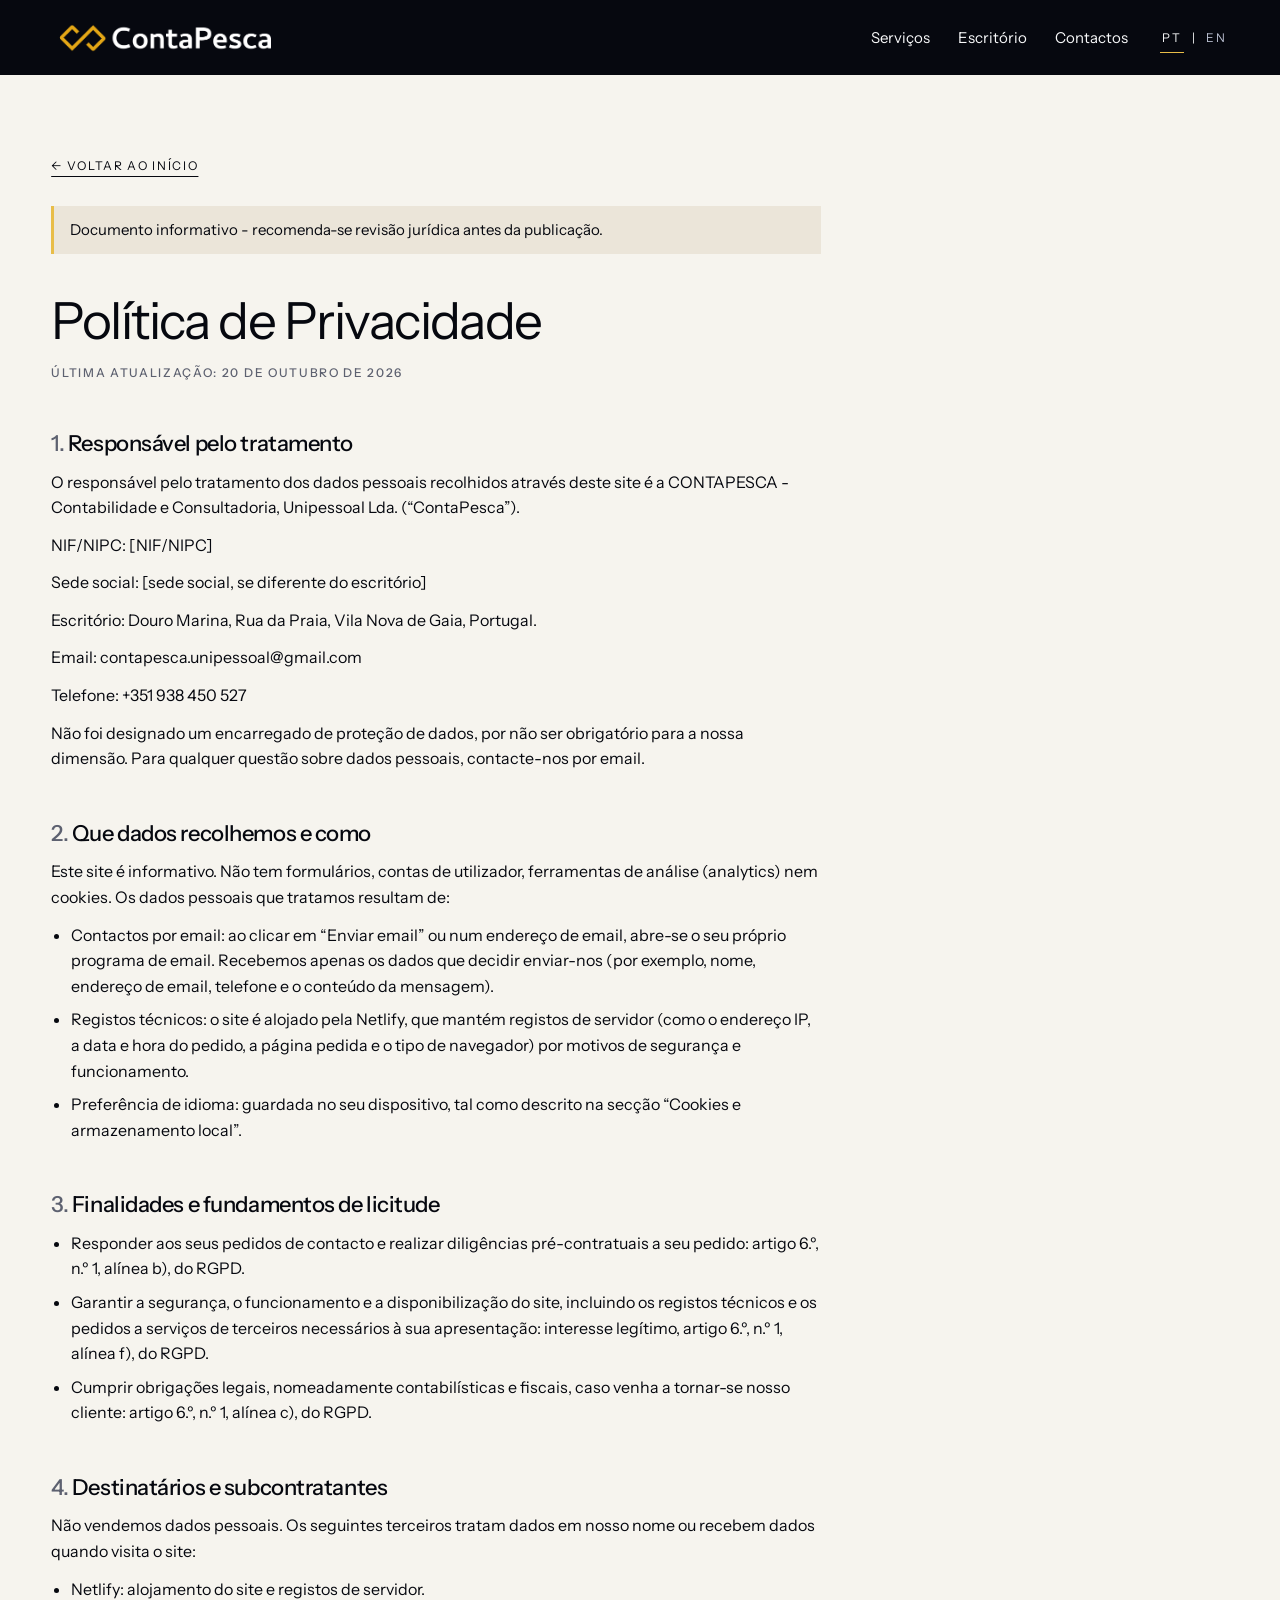
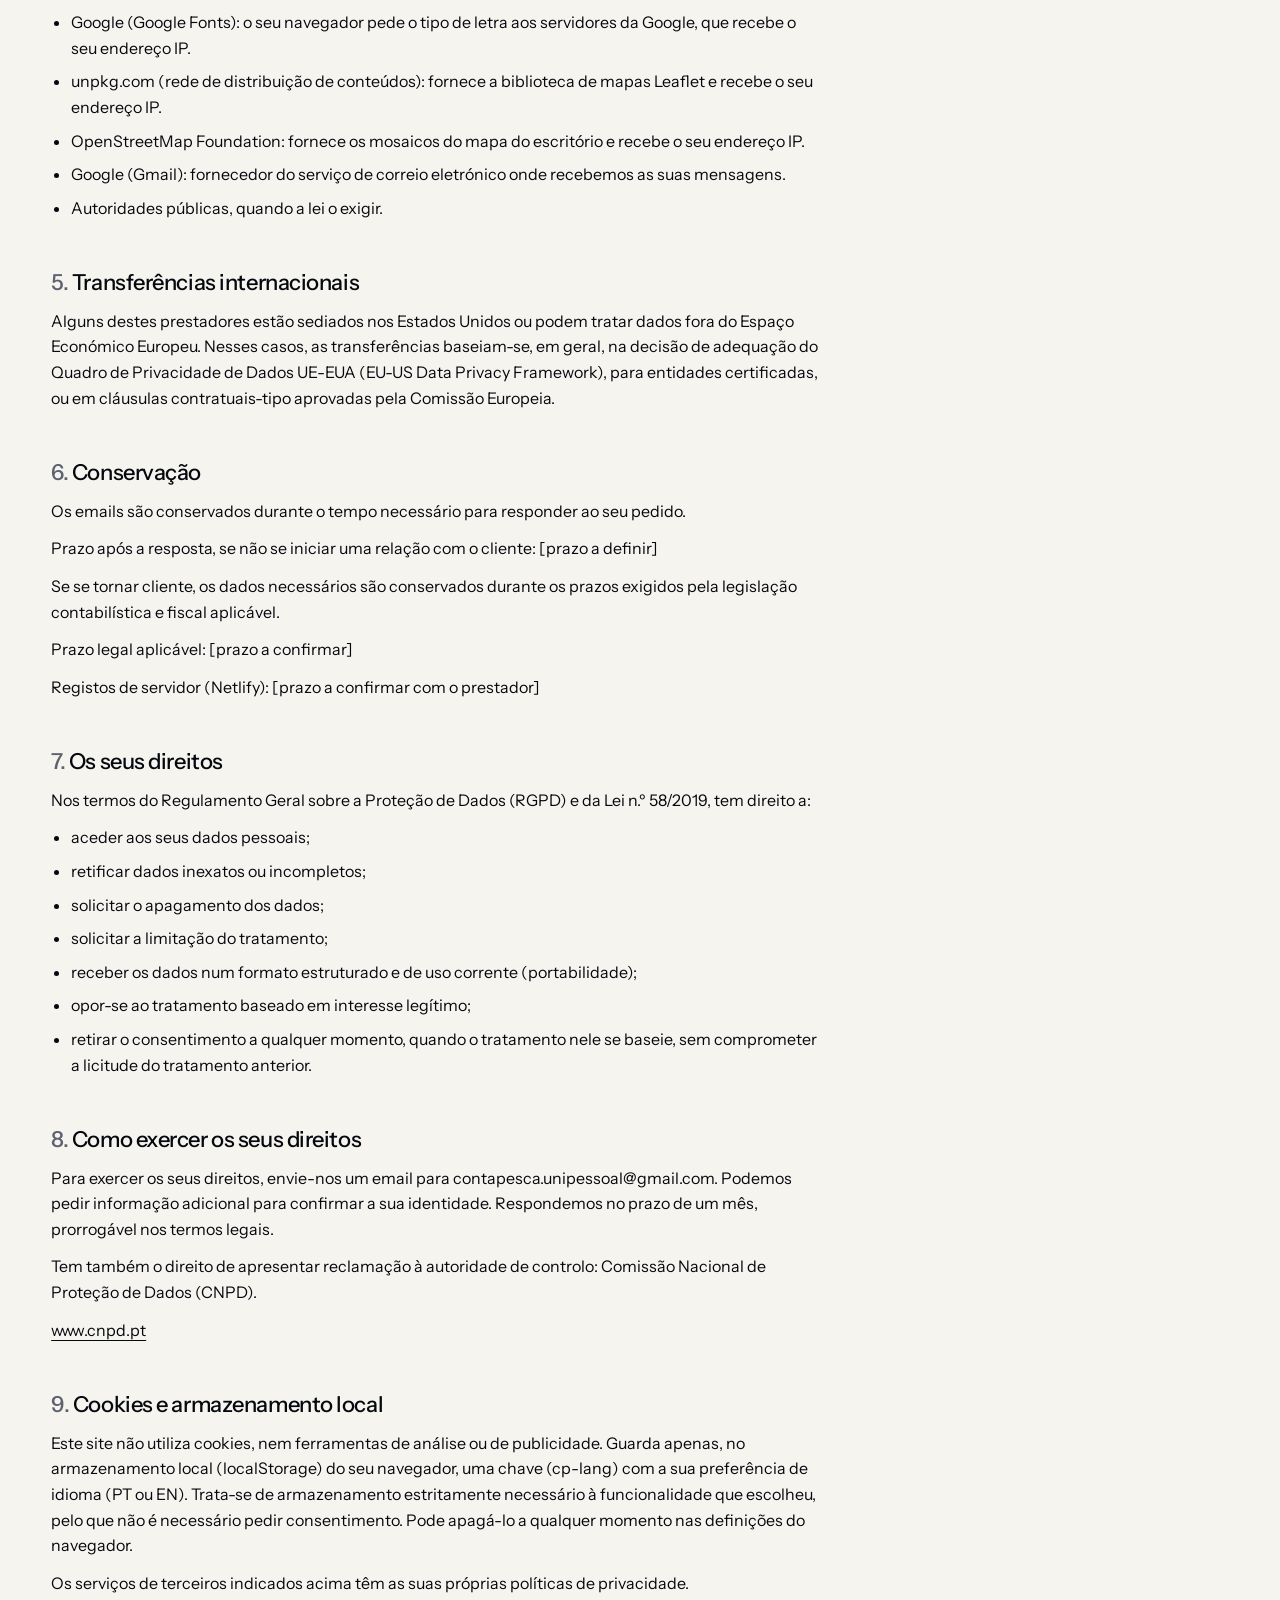
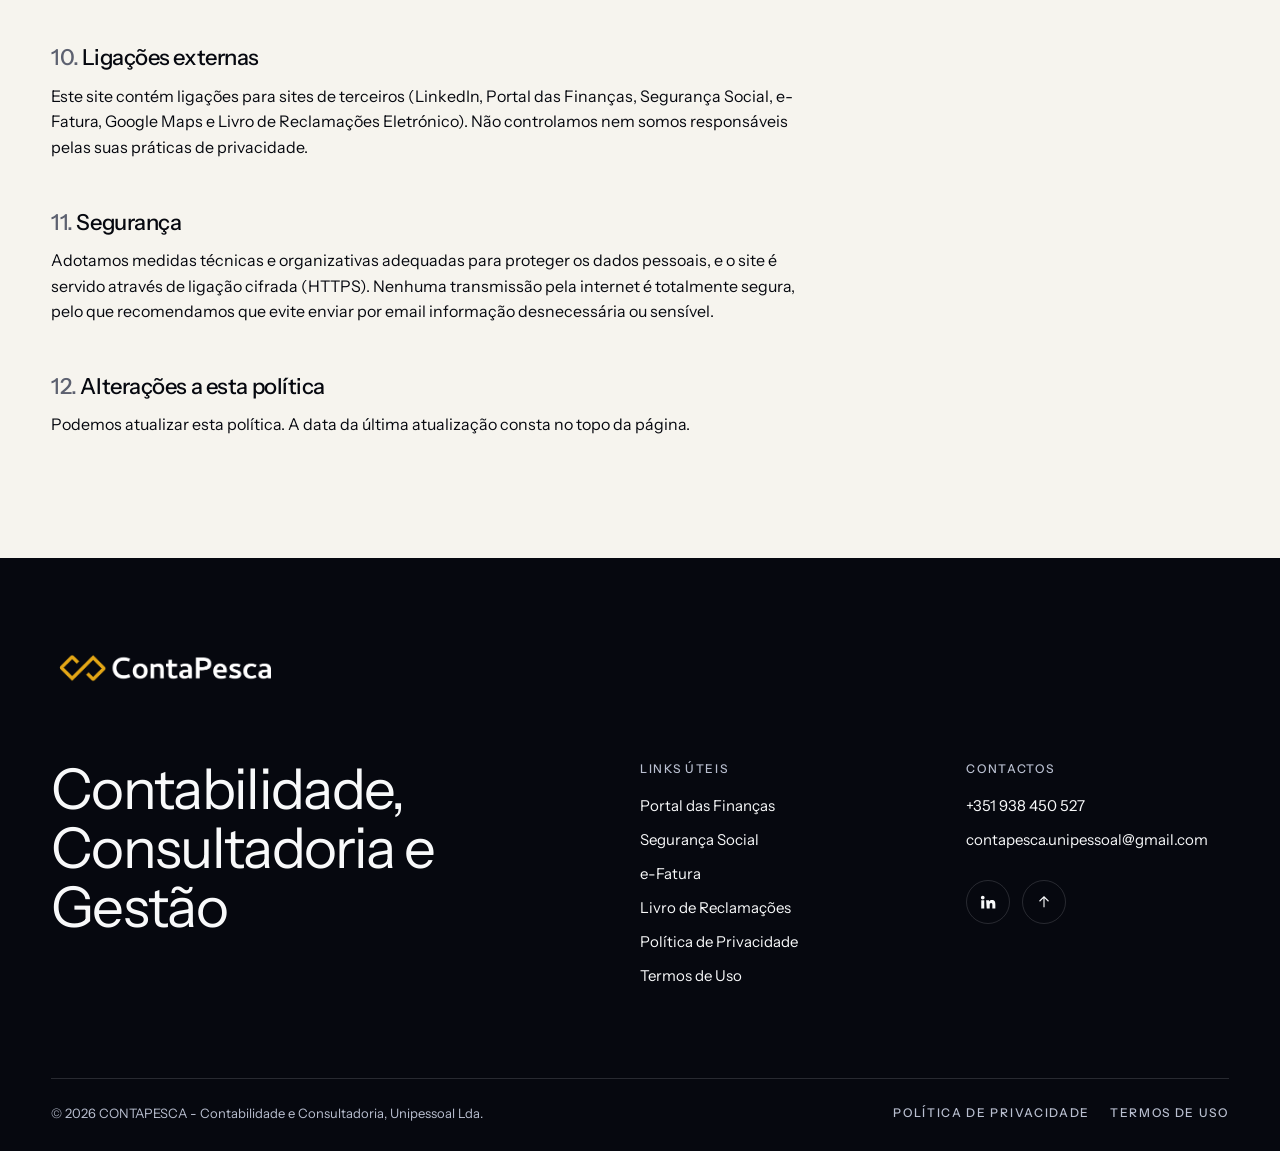
==== privacidade.html @ ff7e9206 "feat: landing page rebuild, legal pages and review password lock Co-authored-by: Copilot App <223556" ====
<!doctype html>
<html lang="pt" data-title-key="privacidade.meta.title" data-desc-key="privacidade.meta.desc">
  <head>
    <meta charset="utf-8" />
    <meta name="viewport" content="width=device-width,initial-scale=1" />
    <meta name="robots" content="noindex, nofollow" />
    <title>Política de Privacidade - ContaPesca</title>
    <meta name="description" content="Como a ContaPesca trata os dados pessoais recolhidos através deste site." />
    <meta name="theme-color" content="#06080f" />
    <meta property="og:title" content="Política de Privacidade - ContaPesca" />
    <meta property="og:description" content="Como a ContaPesca trata os dados pessoais recolhidos através deste site." />
    <meta property="og:image" content="assets/short-logo.png" />
    <meta property="og:type" content="website" />
    <link rel="canonical" href="https://contapesca.pt/privacidade.html" />
    <link rel="icon" href="assets/favicon.png" />
    <link rel="preconnect" href="https://fonts.googleapis.com" />
    <link rel="preconnect" href="https://fonts.gstatic.com" crossorigin />
    <link
      href="https://fonts.googleapis.com/css2?family=Instrument+Sans:wght@400;500;600&display=swap"
      rel="stylesheet"
    />
    <link rel="stylesheet" href="styles/main.css" />
  </head>
  <body>
    <a class="skip-link" href="#conteudo" data-i18n="skip">Saltar para o conteúdo</a>

    <header class="site-header site-header-solid" id="topo">
      <div class="container header-inner">
        <a class="brand" href="index.html" aria-label="ContaPesca">
          <img src="assets/short-logo.png" alt="ContaPesca" width="140" height="28" />
        </a>
        <button
          class="menu-btn"
          type="button"
          aria-expanded="false"
          aria-controls="nav"
          data-i18n="menu"
        >
          Menu
        </button>
        <nav class="nav" id="nav" aria-label="Principal">
          <ul>
            <li><a href="index.html#servicos" data-i18n="nav.services">Serviços</a></li>
            <li><a href="index.html#escritorio" data-i18n="nav.office">Escritório</a></li>
            <li><a href="index.html#contactos" data-i18n="nav.contact">Contactos</a></li>
          </ul>
        </nav>
        <div class="lang" role="group" aria-label="Idioma / Language">
          <button type="button" data-lang="pt" aria-pressed="true">PT</button>
          <span aria-hidden="true">|</span>
          <button type="button" data-lang="en" aria-pressed="false">EN</button>
        </div>
      </div>
    </header>

    <main id="conteudo" class="legal" data-legal>
      <div class="container">
        <article class="legal-doc">
          <a class="link-u" href="index.html" data-i18n="legal.back">← Voltar ao início</a>
          <p class="legal-note" data-placeholder data-i18n="legal.note">Documento informativo - recomenda-se revisão jurídica antes da publicação.</p>
          <h1 class="h2 legal-title" data-i18n="privacidade.title">Política de Privacidade</h1>
          <p class="micro legal-updated"><span data-i18n="legal.updated">Última atualização:</span> <span data-i18n="legal.date">20 de outubro de 2026</span></p>
        <section class="legal-section">
          <h2 data-i18n="privacidade.s1.t">Responsável pelo tratamento</h2>
          <p data-i18n="privacidade.s1.1">O responsável pelo tratamento dos dados pessoais recolhidos através deste site é a CONTAPESCA - Contabilidade e Consultadoria, Unipessoal Lda. (“ContaPesca”).</p>
          <p><span data-i18n="privacidade.s1.2.l">NIF/NIPC: </span><span data-placeholder data-i18n="privacidade.s1.2.v">[NIF/NIPC]</span></p>
          <p><span data-i18n="privacidade.s1.3.l">Sede social: </span><span data-placeholder data-i18n="privacidade.s1.3.v">[sede social, se diferente do escritório]</span></p>
          <p data-i18n="privacidade.s1.4">Escritório: Douro Marina, Rua da Praia, Vila Nova de Gaia, Portugal.</p>
          <p data-i18n="privacidade.s1.5">Email: contapesca.unipessoal@gmail.com</p>
          <p data-i18n="privacidade.s1.6">Telefone: +351 938 450 527</p>
          <p data-i18n="privacidade.s1.7">Não foi designado um encarregado de proteção de dados, por não ser obrigatório para a nossa dimensão. Para qualquer questão sobre dados pessoais, contacte-nos por email.</p>
        </section>
        <section class="legal-section">
          <h2 data-i18n="privacidade.s2.t">Que dados recolhemos e como</h2>
          <p data-i18n="privacidade.s2.1">Este site é informativo. Não tem formulários, contas de utilizador, ferramentas de análise (analytics) nem cookies. Os dados pessoais que tratamos resultam de:</p>
          <ul>
            <li data-i18n="privacidade.s2.2.1">Contactos por email: ao clicar em “Enviar email” ou num endereço de email, abre-se o seu próprio programa de email. Recebemos apenas os dados que decidir enviar-nos (por exemplo, nome, endereço de email, telefone e o conteúdo da mensagem).</li>
            <li data-i18n="privacidade.s2.2.2">Registos técnicos: o site é alojado pela Netlify, que mantém registos de servidor (como o endereço IP, a data e hora do pedido, a página pedida e o tipo de navegador) por motivos de segurança e funcionamento.</li>
            <li data-i18n="privacidade.s2.2.3">Preferência de idioma: guardada no seu dispositivo, tal como descrito na secção “Cookies e armazenamento local”.</li>
          </ul>
        </section>
        <section class="legal-section">
          <h2 data-i18n="privacidade.s3.t">Finalidades e fundamentos de licitude</h2>
          <ul>
            <li data-i18n="privacidade.s3.1.1">Responder aos seus pedidos de contacto e realizar diligências pré-contratuais a seu pedido: artigo 6.º, n.º 1, alínea b), do RGPD.</li>
            <li data-i18n="privacidade.s3.1.2">Garantir a segurança, o funcionamento e a disponibilização do site, incluindo os registos técnicos e os pedidos a serviços de terceiros necessários à sua apresentação: interesse legítimo, artigo 6.º, n.º 1, alínea f), do RGPD.</li>
            <li data-i18n="privacidade.s3.1.3">Cumprir obrigações legais, nomeadamente contabilísticas e fiscais, caso venha a tornar-se nosso cliente: artigo 6.º, n.º 1, alínea c), do RGPD.</li>
          </ul>
        </section>
        <section class="legal-section">
          <h2 data-i18n="privacidade.s4.t">Destinatários e subcontratantes</h2>
          <p data-i18n="privacidade.s4.1">Não vendemos dados pessoais. Os seguintes terceiros tratam dados em nosso nome ou recebem dados quando visita o site:</p>
          <ul>
            <li data-i18n="privacidade.s4.2.1">Netlify: alojamento do site e registos de servidor.</li>
            <li data-i18n="privacidade.s4.2.2">Google (Google Fonts): o seu navegador pede o tipo de letra aos servidores da Google, que recebe o seu endereço IP.</li>
            <li data-i18n="privacidade.s4.2.3">unpkg.com (rede de distribuição de conteúdos): fornece a biblioteca de mapas Leaflet e recebe o seu endereço IP.</li>
            <li data-i18n="privacidade.s4.2.4">OpenStreetMap Foundation: fornece os mosaicos do mapa do escritório e recebe o seu endereço IP.</li>
            <li data-i18n="privacidade.s4.2.5">Google (Gmail): fornecedor do serviço de correio eletrónico onde recebemos as suas mensagens.</li>
            <li data-i18n="privacidade.s4.2.6">Autoridades públicas, quando a lei o exigir.</li>
          </ul>
        </section>
        <section class="legal-section">
          <h2 data-i18n="privacidade.s5.t">Transferências internacionais</h2>
          <p data-i18n="privacidade.s5.1">Alguns destes prestadores estão sediados nos Estados Unidos ou podem tratar dados fora do Espaço Económico Europeu. Nesses casos, as transferências baseiam-se, em geral, na decisão de adequação do Quadro de Privacidade de Dados UE-EUA (EU-US Data Privacy Framework), para entidades certificadas, ou em cláusulas contratuais-tipo aprovadas pela Comissão Europeia.</p>
        </section>
        <section class="legal-section">
          <h2 data-i18n="privacidade.s6.t">Conservação</h2>
          <p data-i18n="privacidade.s6.1">Os emails são conservados durante o tempo necessário para responder ao seu pedido.</p>
          <p><span data-i18n="privacidade.s6.2.l">Prazo após a resposta, se não se iniciar uma relação com o cliente: </span><span data-placeholder data-i18n="privacidade.s6.2.v">[prazo a definir]</span></p>
          <p data-i18n="privacidade.s6.3">Se se tornar cliente, os dados necessários são conservados durante os prazos exigidos pela legislação contabilística e fiscal aplicável.</p>
          <p><span data-i18n="privacidade.s6.4.l">Prazo legal aplicável: </span><span data-placeholder data-i18n="privacidade.s6.4.v">[prazo a confirmar]</span></p>
          <p><span data-i18n="privacidade.s6.5.l">Registos de servidor (Netlify): </span><span data-placeholder data-i18n="privacidade.s6.5.v">[prazo a confirmar com o prestador]</span></p>
        </section>
        <section class="legal-section">
          <h2 data-i18n="privacidade.s7.t">Os seus direitos</h2>
          <p data-i18n="privacidade.s7.1">Nos termos do Regulamento Geral sobre a Proteção de Dados (RGPD) e da Lei n.º 58/2019, tem direito a:</p>
          <ul>
            <li data-i18n="privacidade.s7.2.1">aceder aos seus dados pessoais;</li>
            <li data-i18n="privacidade.s7.2.2">retificar dados inexatos ou incompletos;</li>
            <li data-i18n="privacidade.s7.2.3">solicitar o apagamento dos dados;</li>
            <li data-i18n="privacidade.s7.2.4">solicitar a limitação do tratamento;</li>
            <li data-i18n="privacidade.s7.2.5">receber os dados num formato estruturado e de uso corrente (portabilidade);</li>
            <li data-i18n="privacidade.s7.2.6">opor-se ao tratamento baseado em interesse legítimo;</li>
            <li data-i18n="privacidade.s7.2.7">retirar o consentimento a qualquer momento, quando o tratamento nele se baseie, sem comprometer a licitude do tratamento anterior.</li>
          </ul>
        </section>
        <section class="legal-section">
          <h2 data-i18n="privacidade.s8.t">Como exercer os seus direitos</h2>
          <p data-i18n="privacidade.s8.1">Para exercer os seus direitos, envie-nos um email para contapesca.unipessoal@gmail.com. Podemos pedir informação adicional para confirmar a sua identidade. Respondemos no prazo de um mês, prorrogável nos termos legais.</p>
          <p data-i18n="privacidade.s8.2">Tem também o direito de apresentar reclamação à autoridade de controlo: Comissão Nacional de Proteção de Dados (CNPD).</p>
          <p><a href="https://www.cnpd.pt" target="_blank" rel="noopener" data-i18n="privacidade.s8.3">www.cnpd.pt</a></p>
        </section>
        <section class="legal-section">
          <h2 data-i18n="privacidade.s9.t">Cookies e armazenamento local</h2>
          <p data-i18n="privacidade.s9.1">Este site não utiliza cookies, nem ferramentas de análise ou de publicidade. Guarda apenas, no armazenamento local (localStorage) do seu navegador, uma chave (cp-lang) com a sua preferência de idioma (PT ou EN). Trata-se de armazenamento estritamente necessário à funcionalidade que escolheu, pelo que não é necessário pedir consentimento. Pode apagá-lo a qualquer momento nas definições do navegador.</p>
          <p data-i18n="privacidade.s9.2">Os serviços de terceiros indicados acima têm as suas próprias políticas de privacidade.</p>
        </section>
        <section class="legal-section">
          <h2 data-i18n="privacidade.s10.t">Ligações externas</h2>
          <p data-i18n="privacidade.s10.1">Este site contém ligações para sites de terceiros (LinkedIn, Portal das Finanças, Segurança Social, e-Fatura, Google Maps e Livro de Reclamações Eletrónico). Não controlamos nem somos responsáveis pelas suas práticas de privacidade.</p>
        </section>
        <section class="legal-section">
          <h2 data-i18n="privacidade.s11.t">Segurança</h2>
          <p data-i18n="privacidade.s11.1">Adotamos medidas técnicas e organizativas adequadas para proteger os dados pessoais, e o site é servido através de ligação cifrada (HTTPS). Nenhuma transmissão pela internet é totalmente segura, pelo que recomendamos que evite enviar por email informação desnecessária ou sensível.</p>
        </section>
        <section class="legal-section">
          <h2 data-i18n="privacidade.s12.t">Alterações a esta política</h2>
          <p data-i18n="privacidade.s12.1">Podemos atualizar esta política. A data da última atualização consta no topo da página.</p>
        </section>
        </article>
      </div>
    </main>

    <footer class="site-footer">
      <div class="container">
        <img src="assets/short-logo.png" alt="ContaPesca" width="140" height="28" />
        <div class="footer-grid">
          <div>
            <p class="footer-title" data-i18n="footer.title">Contabilidade, Consultadoria e Gestão</p>
          </div>
          <div>
            <h2 class="micro" data-i18n="footer.links">Links úteis</h2>
            <ul class="footer-list">
              <li><a href="https://www.portaldasfinancas.gov.pt" target="_blank" rel="noopener">Portal das Finanças</a></li>
              <li><a href="https://www.seg-social.pt" target="_blank" rel="noopener">Segurança Social</a></li>
              <li><a href="https://faturas.portaldasfinancas.gov.pt" target="_blank" rel="noopener">e-Fatura</a></li>
              <li><a href="https://www.livroreclamacoes.pt/inicio" target="_blank" rel="noopener" data-i18n="footer.complaints">Livro de Reclamações</a></li>
              <li><a href="privacidade.html" data-i18n="footer.privacy">Política de Privacidade</a></li>
              <li><a href="termos.html" data-i18n="footer.terms">Termos de Uso</a></li>
            </ul>
          </div>
          <div>
            <h2 class="micro" data-i18n="footer.contacts">Contactos</h2>
            <ul class="footer-list">
              <li><a href="tel:+351938450527">+351 938 450 527</a></li>
              <li><a href="mailto:contapesca.unipessoal@gmail.com">contapesca.unipessoal@gmail.com</a></li>
            </ul>
            <div class="footer-actions">
              <a class="round" href="https://www.linkedin.com/company/contapesca-contabilidade-e-consultadoria-unipessoal-lda" target="_blank" rel="noopener" aria-label="LinkedIn">
                <svg viewBox="0 0 24 24" width="18" height="18" aria-hidden="true"><path fill="currentColor" d="M4.98 3.5a2.5 2.5 0 1 1 0 5 2.5 2.5 0 0 1 0-5zM3 9.75h4v11H3zM9.5 9.75h3.8v1.6h.1c.5-1 1.8-1.9 3.7-1.9 4 0 4.7 2.6 4.7 6v5.3h-4v-4.8c0-1.2 0-2.6-1.6-2.6s-1.9 1.2-1.9 2.5v4.9h-4z" /></svg>
              </a>
              <a class="round" href="#topo" aria-label="Voltar ao topo" data-i18n-aria="footer.top">
                <svg viewBox="0 0 24 24" width="18" height="18" aria-hidden="true"><path d="M12 19V5M6 11l6-6 6 6" fill="none" stroke="currentColor" stroke-width="1.5" /></svg>
              </a>
            </div>
          </div>
        </div>
        <div class="footer-bar">
          <p>© <span id="year">2026</span> CONTAPESCA - Contabilidade e Consultadoria, Unipessoal Lda.</p>
          <p class="micro">
            <a href="privacidade.html" data-i18n="footer.privacy">Política de Privacidade</a>
            <a href="termos.html" data-i18n="footer.terms">Termos de Uso</a>
          </p>
        </div>
      </div>
    </footer>

    <script type="module" src="scripts/main.js"></script>
  </body>
</html>
---- styles/main.css ----
/* Entry point: imports only. Order matters (tokens → base → components → sections → motion). */
@import "base/tokens.css";
@import "base/reset.css";
@import "base/typography.css";
@import "base/layout.css";

@import "components/buttons.css";
@import "components/header.css";
@import "components/cards.css";
@import "components/carousel.css";
@import "components/tabs.css";
@import "components/map.css";
@import "components/stats.css";

@import "sections/hero.css";
@import "sections/about.css";
@import "sections/services.css";
@import "sections/office.css";
@import "sections/contact.css";
@import "sections/footer.css";
@import "sections/legal.css";

@import "base/motion.css";
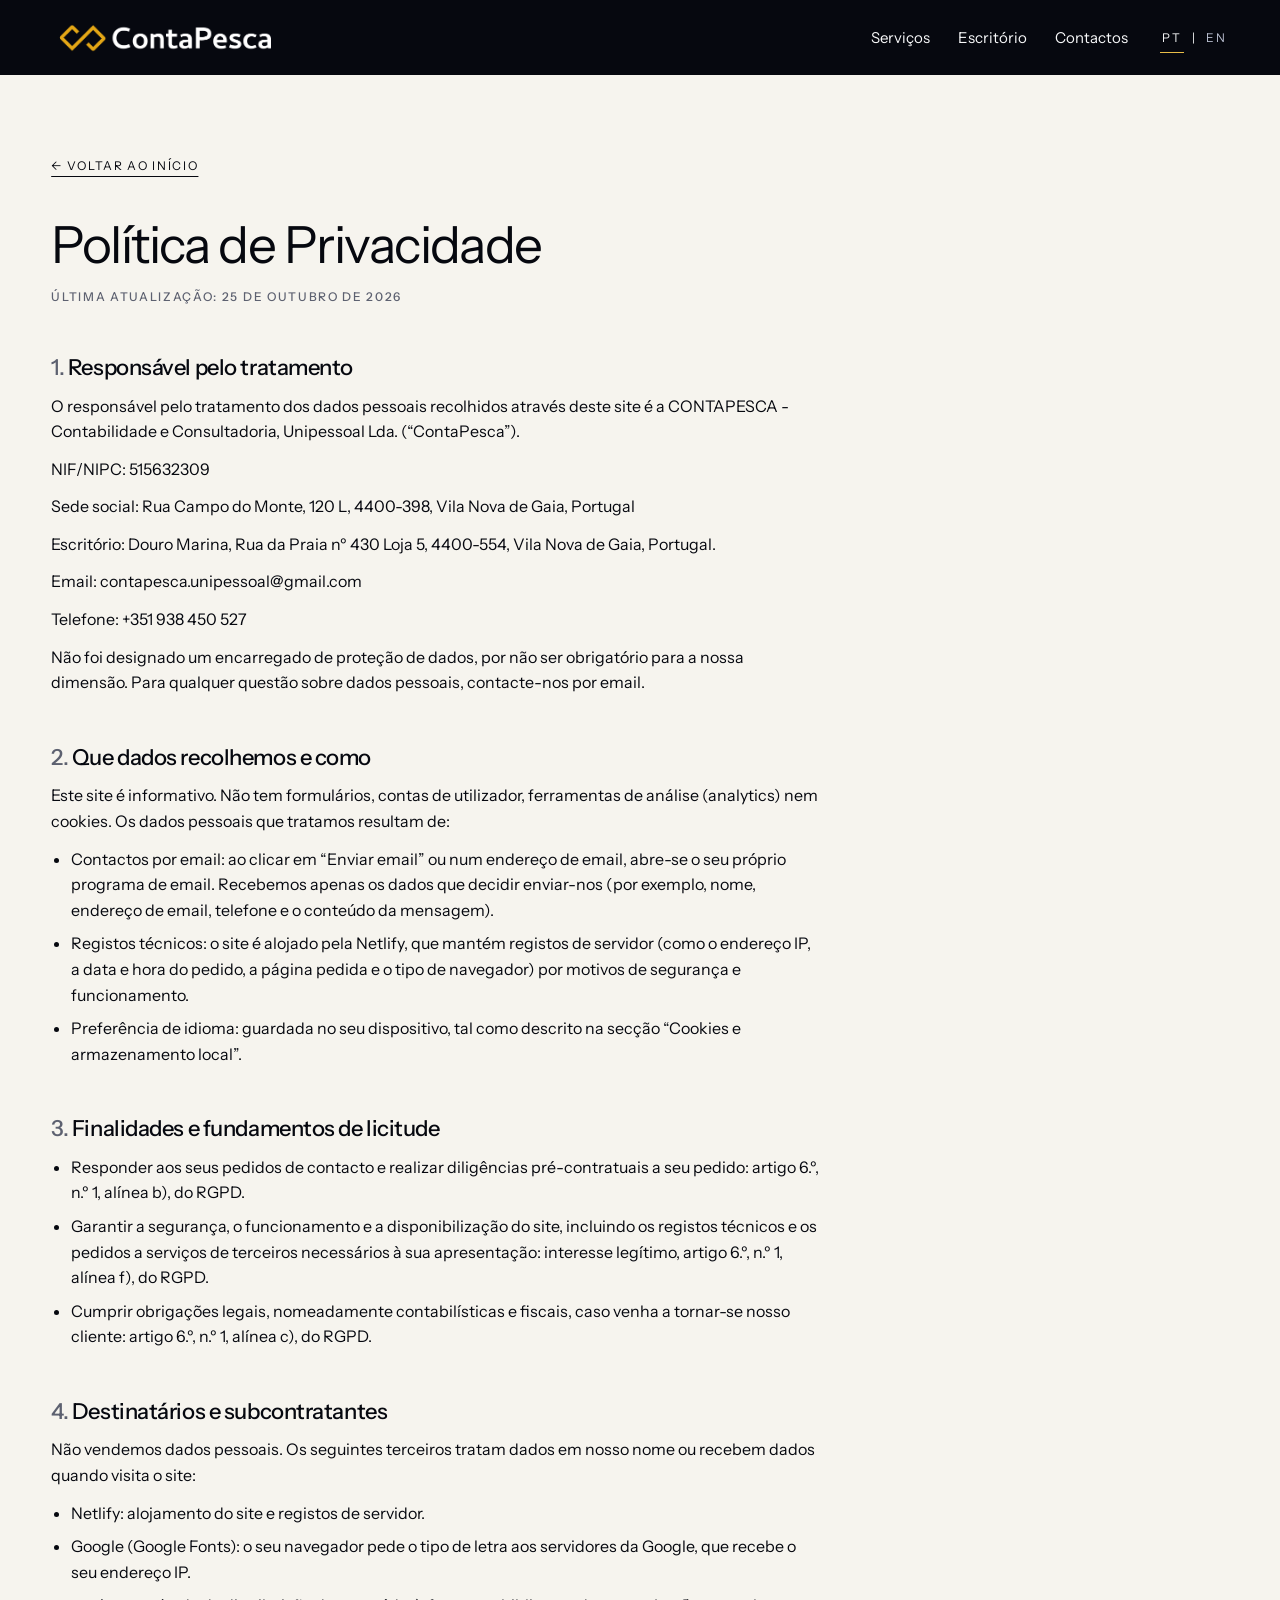
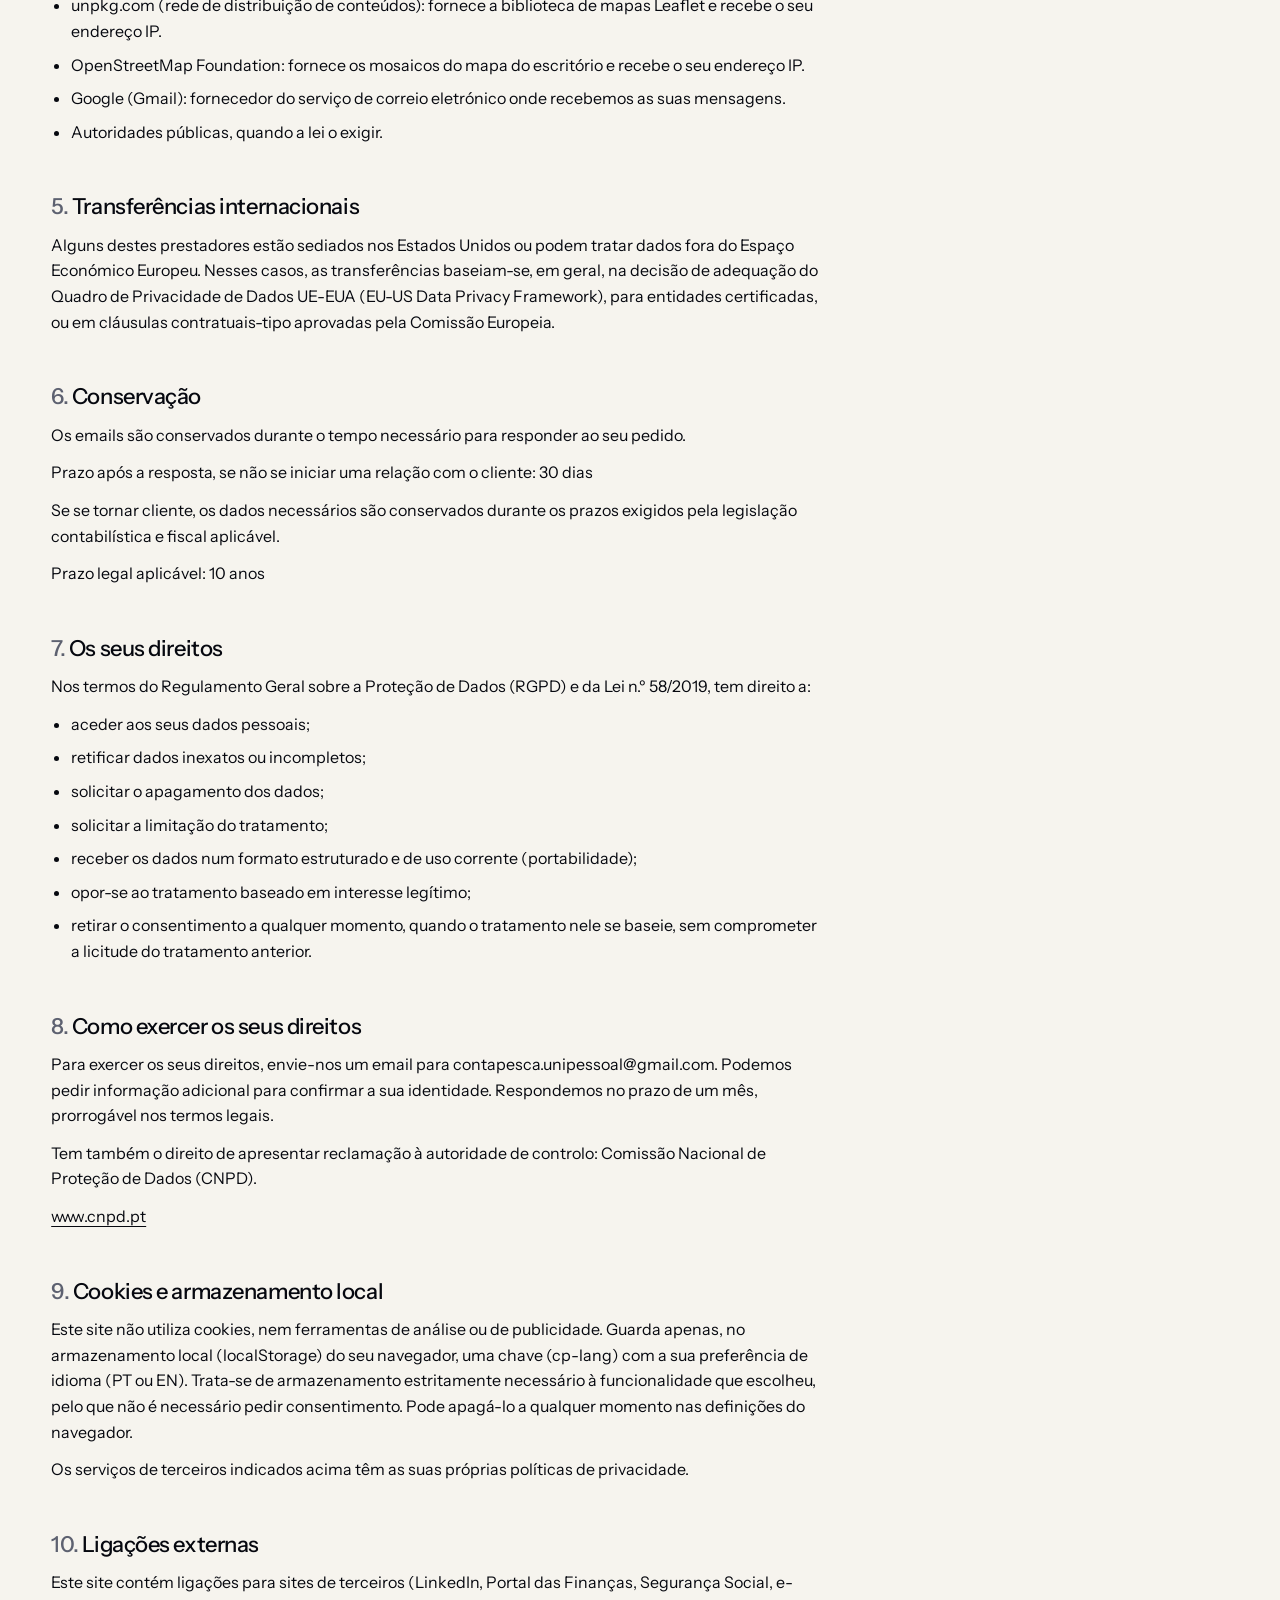
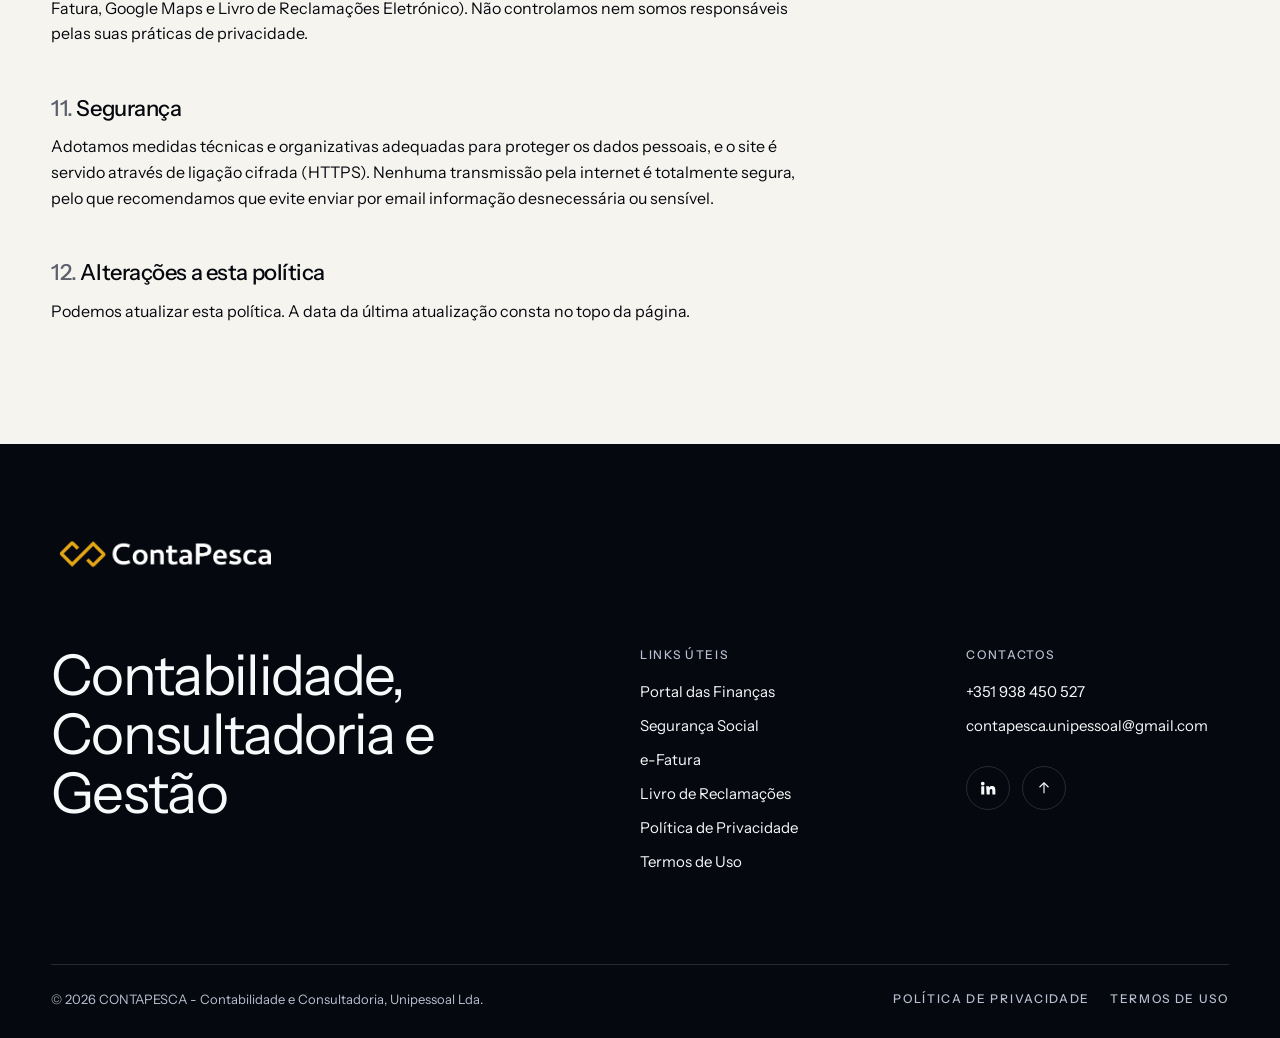
==== commit 74e889d0: "feat: fill legal pages with company details and drop review notes Co-authored-by: Copilot App <22355" ====
--- a/privacidade.html
+++ b/privacidade.html
@@ -57,15 +57,14 @@
       <div class="container">
         <article class="legal-doc">
           <a class="link-u" href="index.html" data-i18n="legal.back">← Voltar ao início</a>
-          <p class="legal-note" data-placeholder data-i18n="legal.note">Documento informativo - recomenda-se revisão jurídica antes da publicação.</p>
           <h1 class="h2 legal-title" data-i18n="privacidade.title">Política de Privacidade</h1>
-          <p class="micro legal-updated"><span data-i18n="legal.updated">Última atualização:</span> <span data-i18n="legal.date">20 de outubro de 2026</span></p>
+          <p class="micro legal-updated"><span data-i18n="legal.updated">Última atualização:</span> <span data-i18n="privacidade.date">25 de outubro de 2026</span></p>
         <section class="legal-section">
           <h2 data-i18n="privacidade.s1.t">Responsável pelo tratamento</h2>
           <p data-i18n="privacidade.s1.1">O responsável pelo tratamento dos dados pessoais recolhidos através deste site é a CONTAPESCA - Contabilidade e Consultadoria, Unipessoal Lda. (“ContaPesca”).</p>
-          <p><span data-i18n="privacidade.s1.2.l">NIF/NIPC: </span><span data-placeholder data-i18n="privacidade.s1.2.v">[NIF/NIPC]</span></p>
-          <p><span data-i18n="privacidade.s1.3.l">Sede social: </span><span data-placeholder data-i18n="privacidade.s1.3.v">[sede social, se diferente do escritório]</span></p>
-          <p data-i18n="privacidade.s1.4">Escritório: Douro Marina, Rua da Praia, Vila Nova de Gaia, Portugal.</p>
+          <p><span data-i18n="privacidade.s1.2.l">NIF/NIPC: </span><span data-i18n="privacidade.s1.2.v">515632309</span></p>
+          <p><span data-i18n="privacidade.s1.3.l">Sede social: </span><span data-i18n="privacidade.s1.3.v">Rua Campo do Monte, 120 L, 4400-398, Vila Nova de Gaia, Portugal</span></p>
+          <p data-i18n="privacidade.s1.4">Escritório: Douro Marina, Rua da Praia nº 430 Loja 5, 4400-554, Vila Nova de Gaia, Portugal.</p>
           <p data-i18n="privacidade.s1.5">Email: contapesca.unipessoal@gmail.com</p>
           <p data-i18n="privacidade.s1.6">Telefone: +351 938 450 527</p>
           <p data-i18n="privacidade.s1.7">Não foi designado um encarregado de proteção de dados, por não ser obrigatório para a nossa dimensão. Para qualquer questão sobre dados pessoais, contacte-nos por email.</p>
@@ -106,10 +105,9 @@
         <section class="legal-section">
           <h2 data-i18n="privacidade.s6.t">Conservação</h2>
           <p data-i18n="privacidade.s6.1">Os emails são conservados durante o tempo necessário para responder ao seu pedido.</p>
-          <p><span data-i18n="privacidade.s6.2.l">Prazo após a resposta, se não se iniciar uma relação com o cliente: </span><span data-placeholder data-i18n="privacidade.s6.2.v">[prazo a definir]</span></p>
+          <p><span data-i18n="privacidade.s6.2.l">Prazo após a resposta, se não se iniciar uma relação com o cliente: </span><span data-i18n="privacidade.s6.2.v">30 dias</span></p>
           <p data-i18n="privacidade.s6.3">Se se tornar cliente, os dados necessários são conservados durante os prazos exigidos pela legislação contabilística e fiscal aplicável.</p>
-          <p><span data-i18n="privacidade.s6.4.l">Prazo legal aplicável: </span><span data-placeholder data-i18n="privacidade.s6.4.v">[prazo a confirmar]</span></p>
-          <p><span data-i18n="privacidade.s6.5.l">Registos de servidor (Netlify): </span><span data-placeholder data-i18n="privacidade.s6.5.v">[prazo a confirmar com o prestador]</span></p>
+          <p><span data-i18n="privacidade.s6.4.l">Prazo legal aplicável: </span><span data-i18n="privacidade.s6.4.v">10 anos</span></p>
         </section>
         <section class="legal-section">
           <h2 data-i18n="privacidade.s7.t">Os seus direitos</h2>
--- a/styles/main.css
+++ b/styles/main.css
@@ -11,6 +11,7 @@
 @import "components/tabs.css";
 @import "components/map.css";
 @import "components/stats.css";
+@import "components/netlify-badge.css";
 
 @import "sections/hero.css";
 @import "sections/about.css";
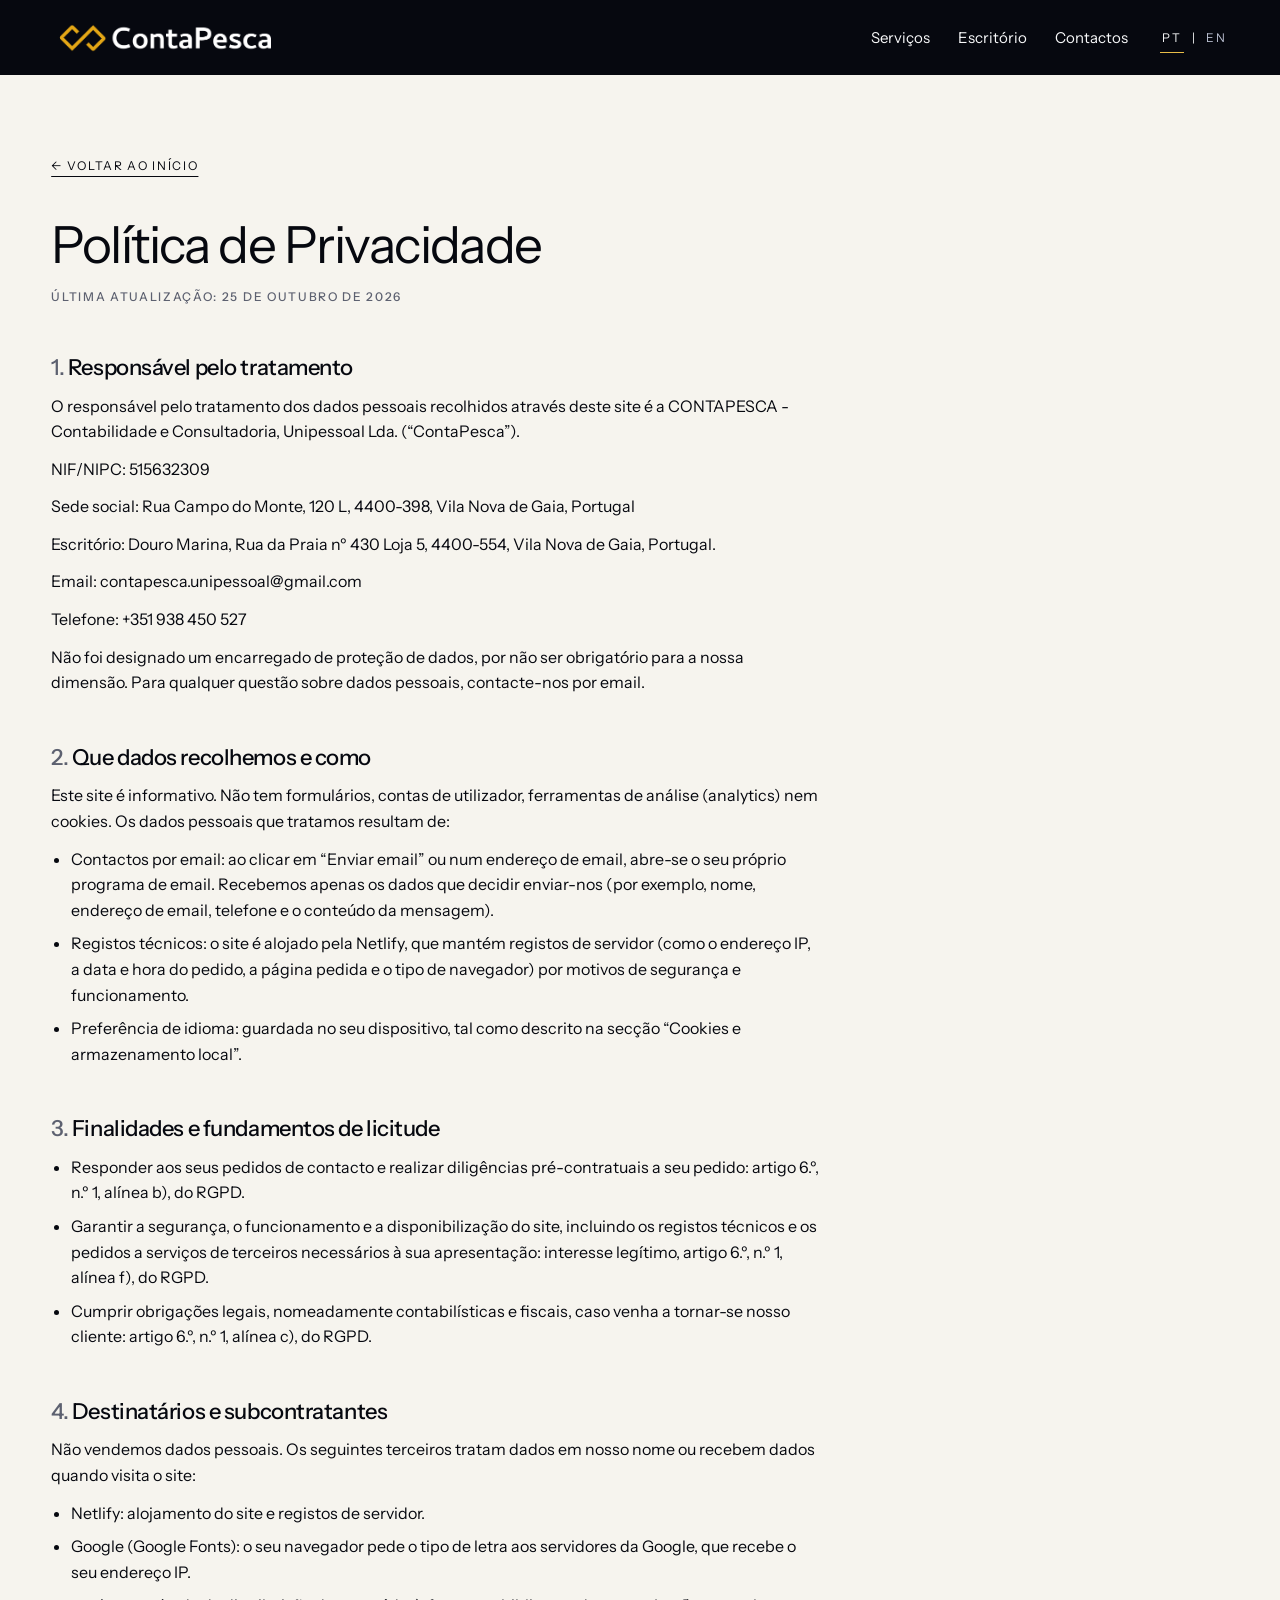
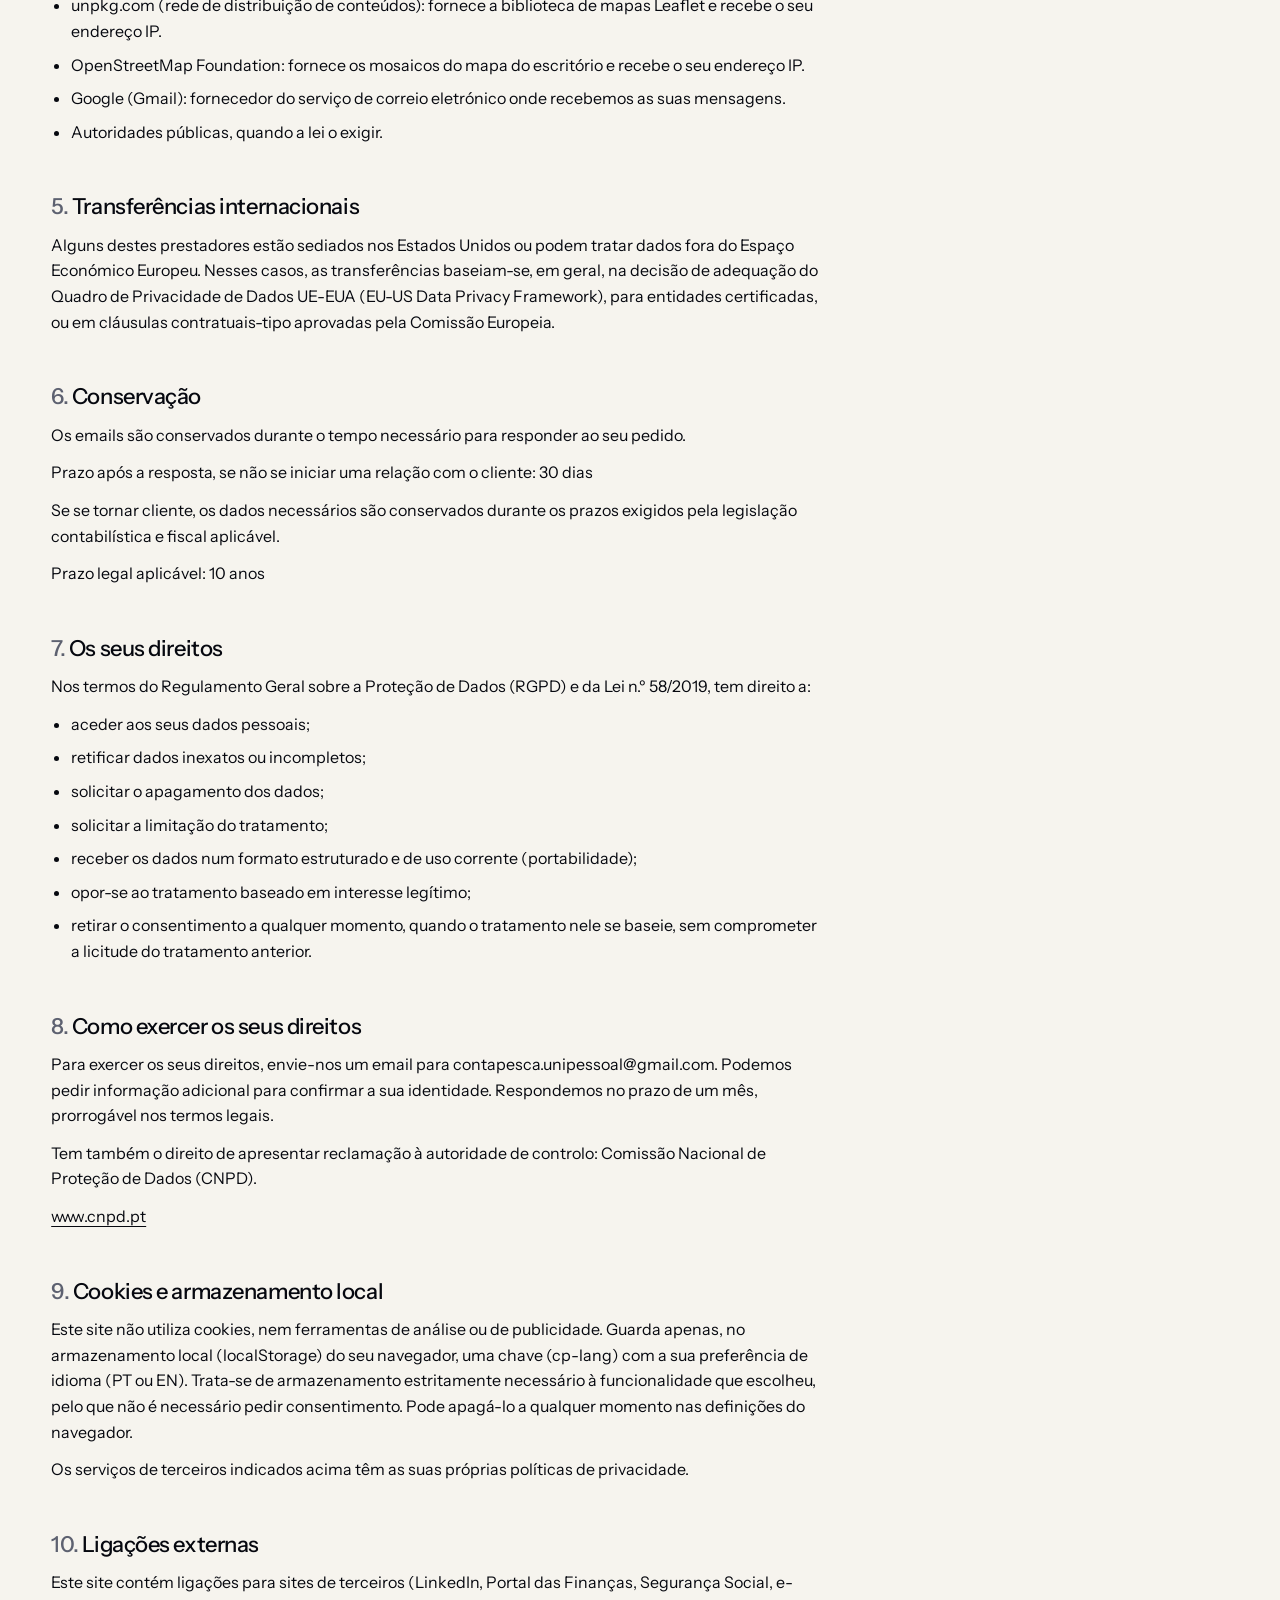
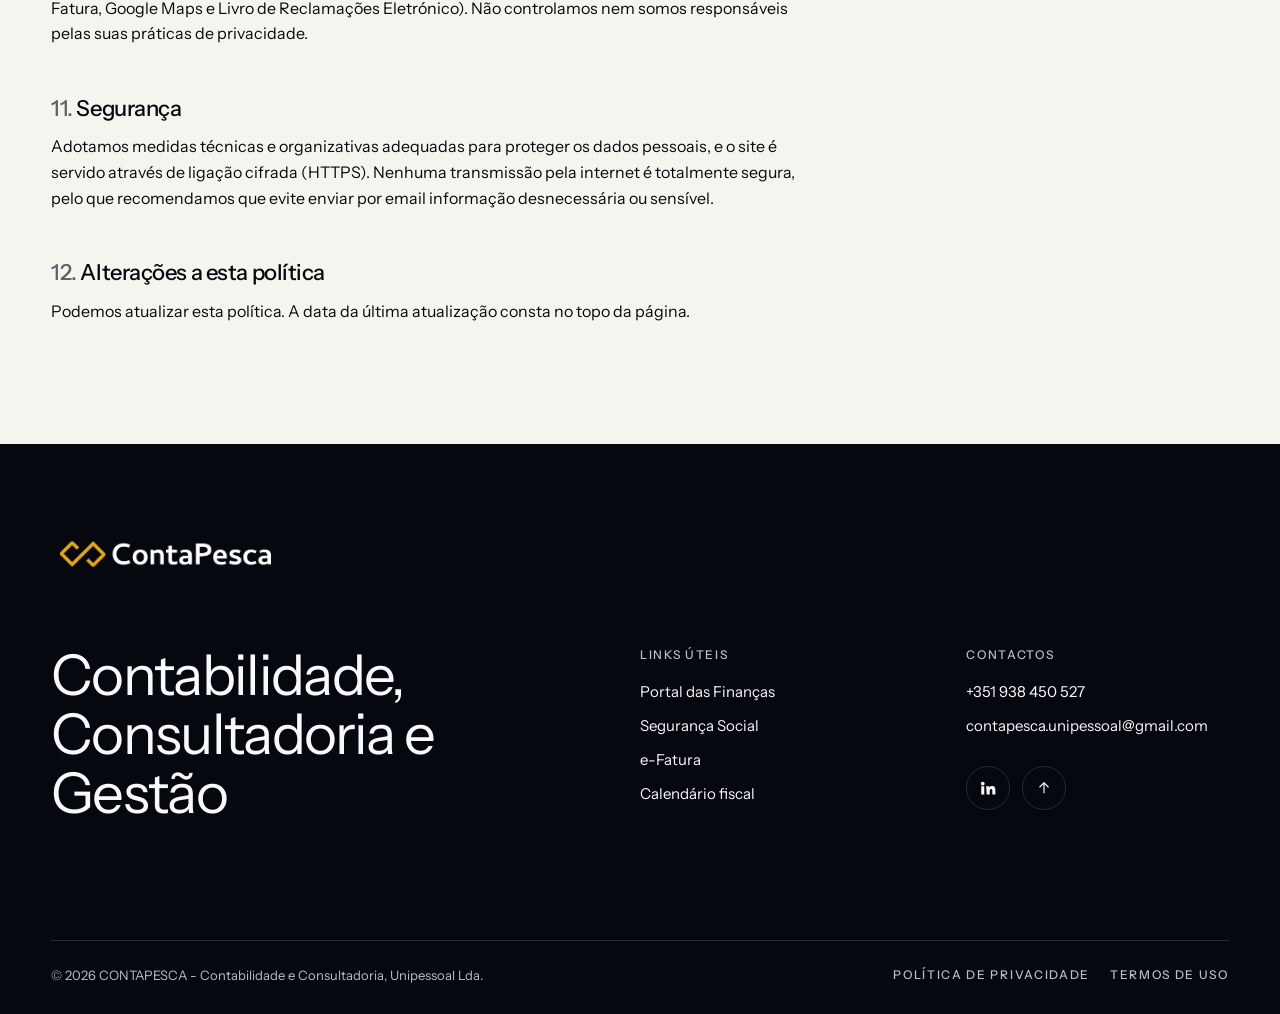
==== commit caf7bbbc: "chore: align legal page footer links with homepage Co-authored-by: Copilot App <223556219+Copilot@us" ====
--- a/privacidade.html
+++ b/privacidade.html
@@ -162,9 +162,7 @@
               <li><a href="https://www.portaldasfinancas.gov.pt" target="_blank" rel="noopener">Portal das Finanças</a></li>
               <li><a href="https://www.seg-social.pt" target="_blank" rel="noopener">Segurança Social</a></li>
               <li><a href="https://faturas.portaldasfinancas.gov.pt" target="_blank" rel="noopener">e-Fatura</a></li>
-              <li><a href="https://www.livroreclamacoes.pt/inicio" target="_blank" rel="noopener" data-i18n="footer.complaints">Livro de Reclamações</a></li>
-              <li><a href="privacidade.html" data-i18n="footer.privacy">Política de Privacidade</a></li>
-              <li><a href="termos.html" data-i18n="footer.terms">Termos de Uso</a></li>
+              <li><a href="https://info.portaldasfinancas.gov.pt/pt/apoio_contribuinte/calendario_fiscal/Pages/Quadro_res_Pag_2026.aspx" target="_blank" rel="noopener" data-i18n="footer.calendar">Calendário fiscal</a></li>
             </ul>
           </div>
           <div>
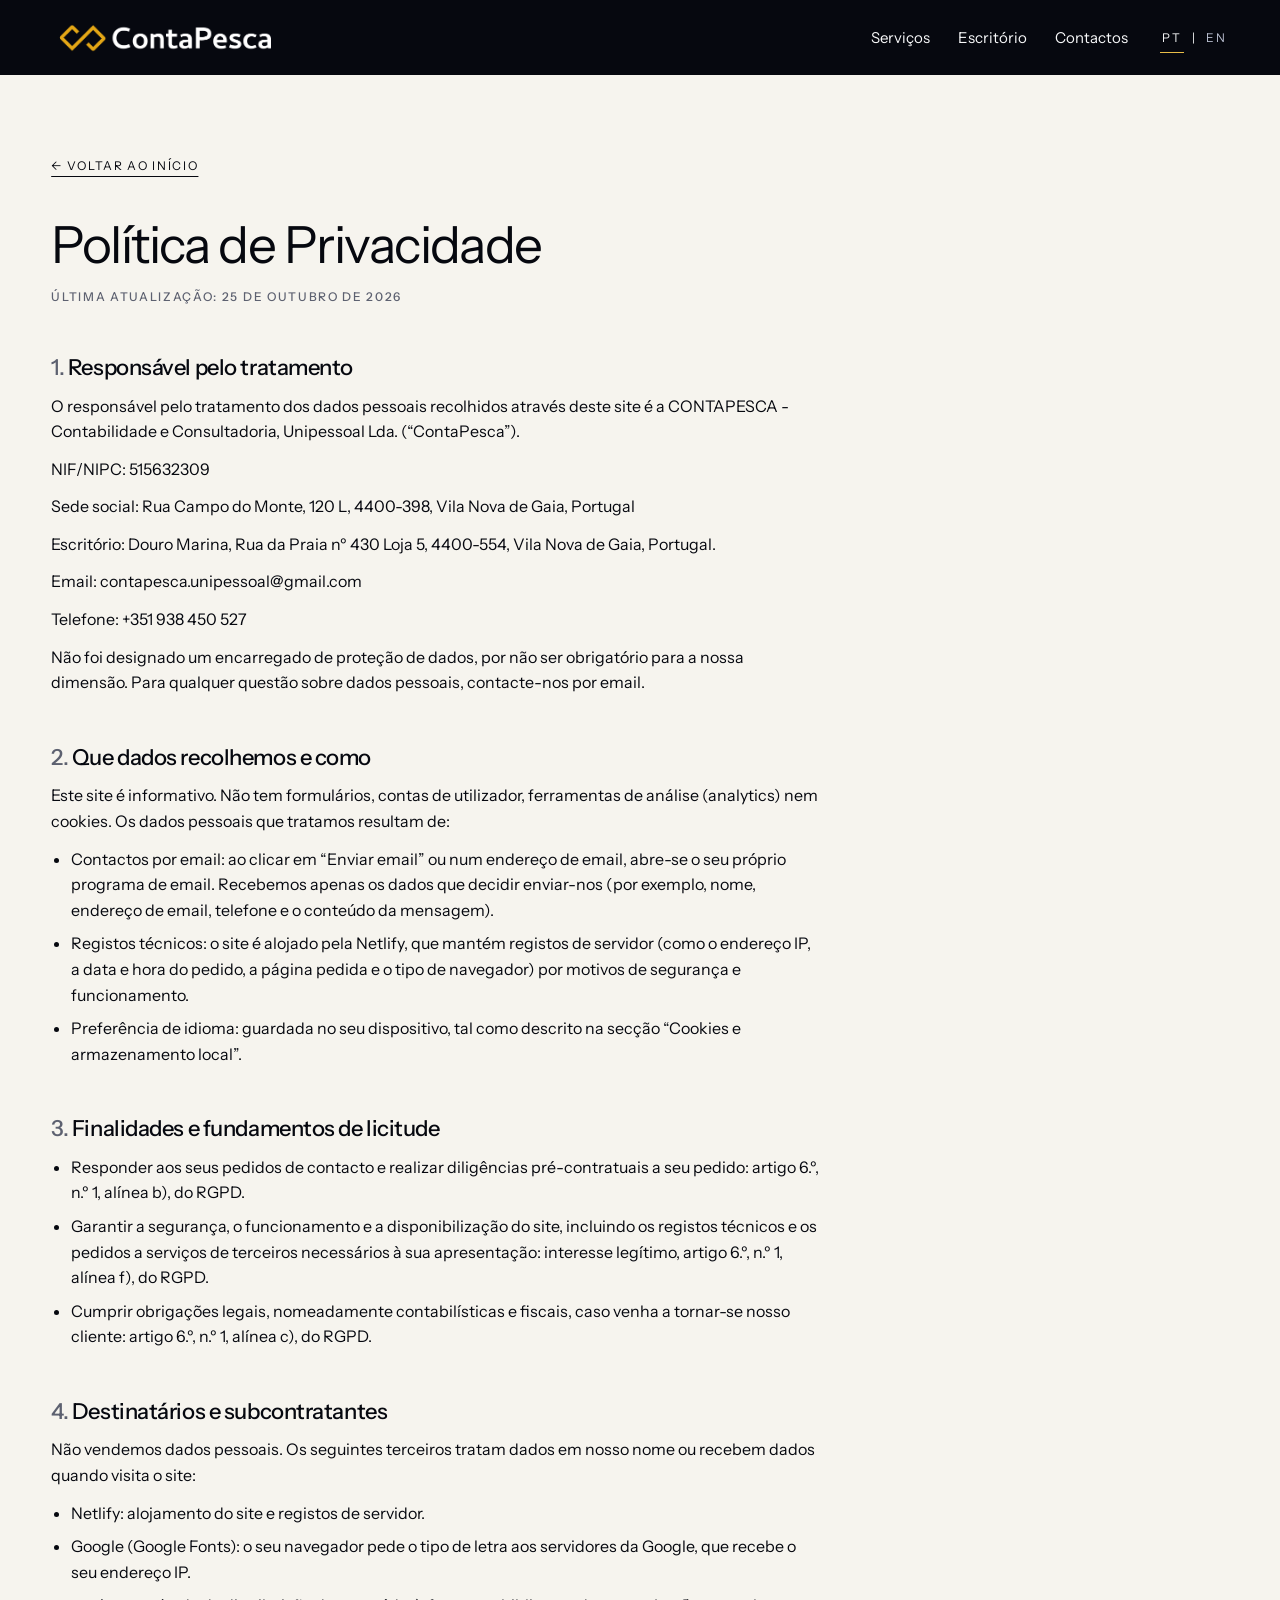
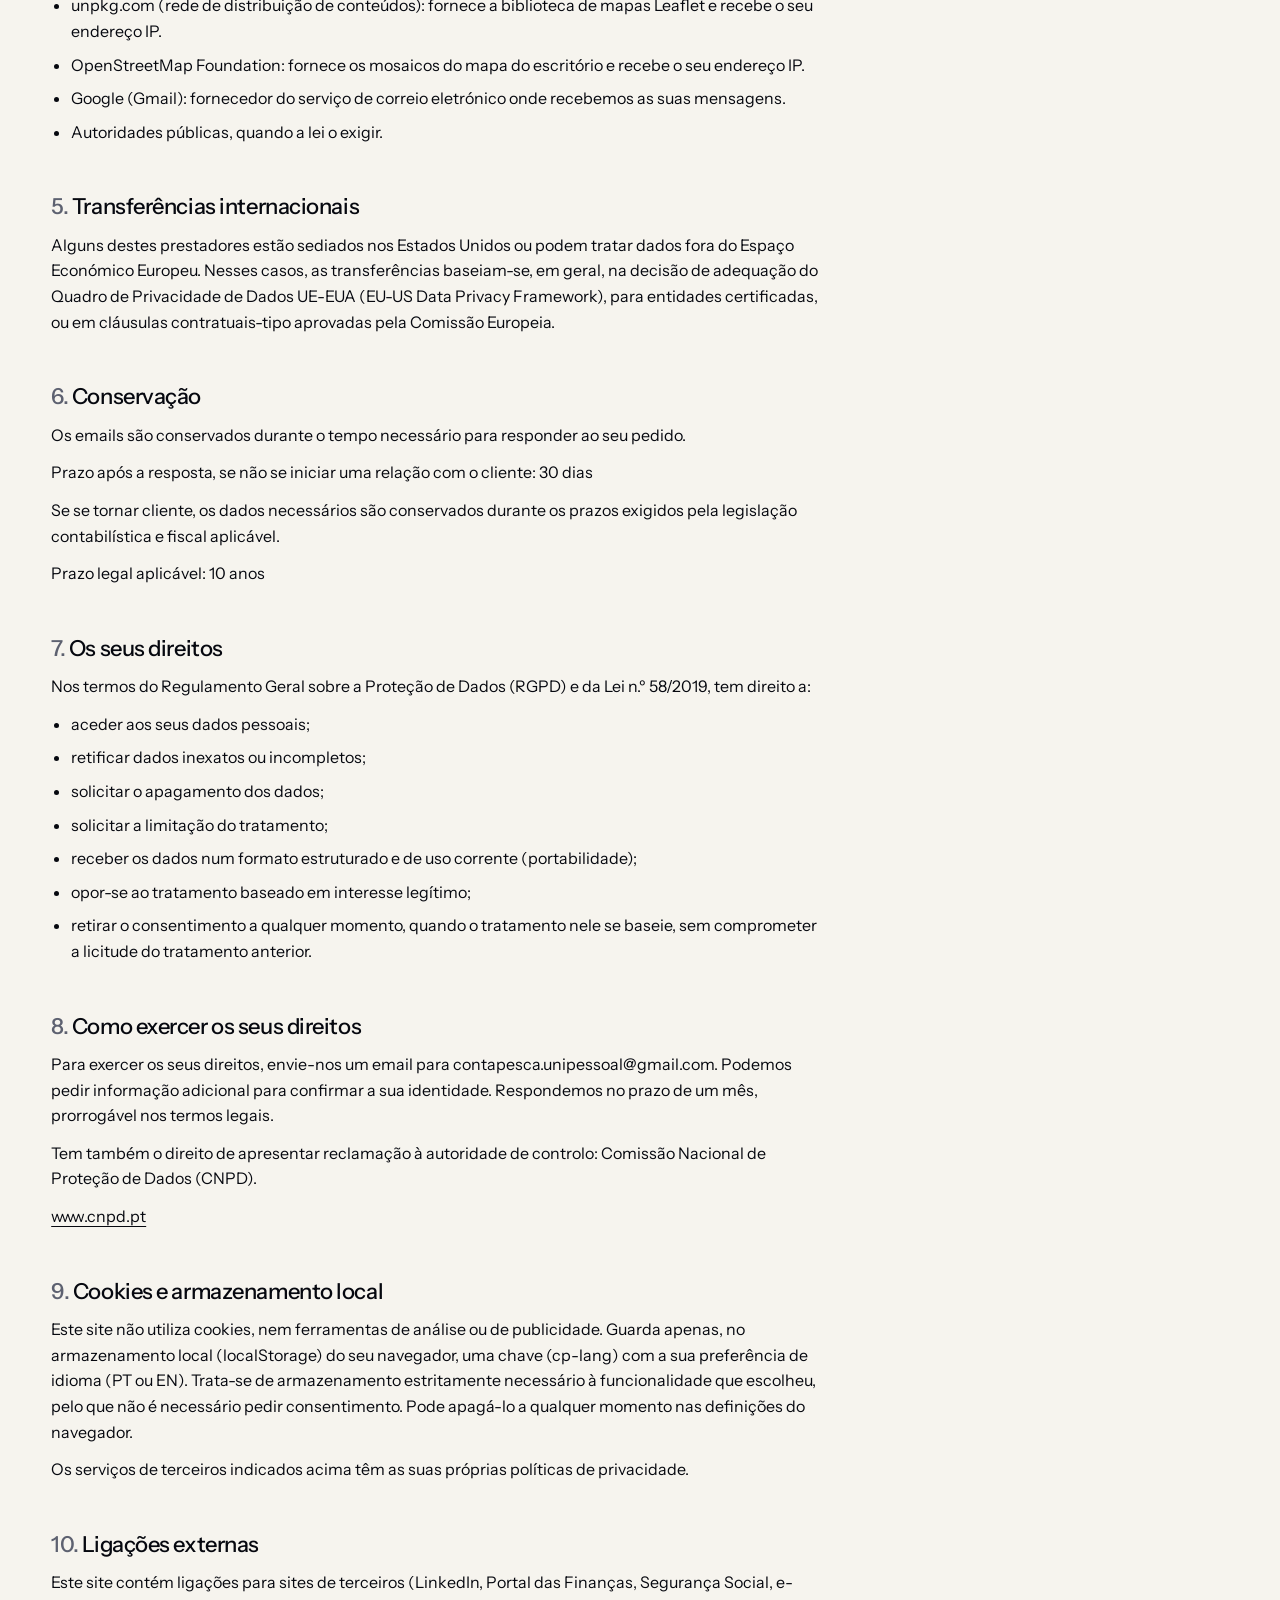
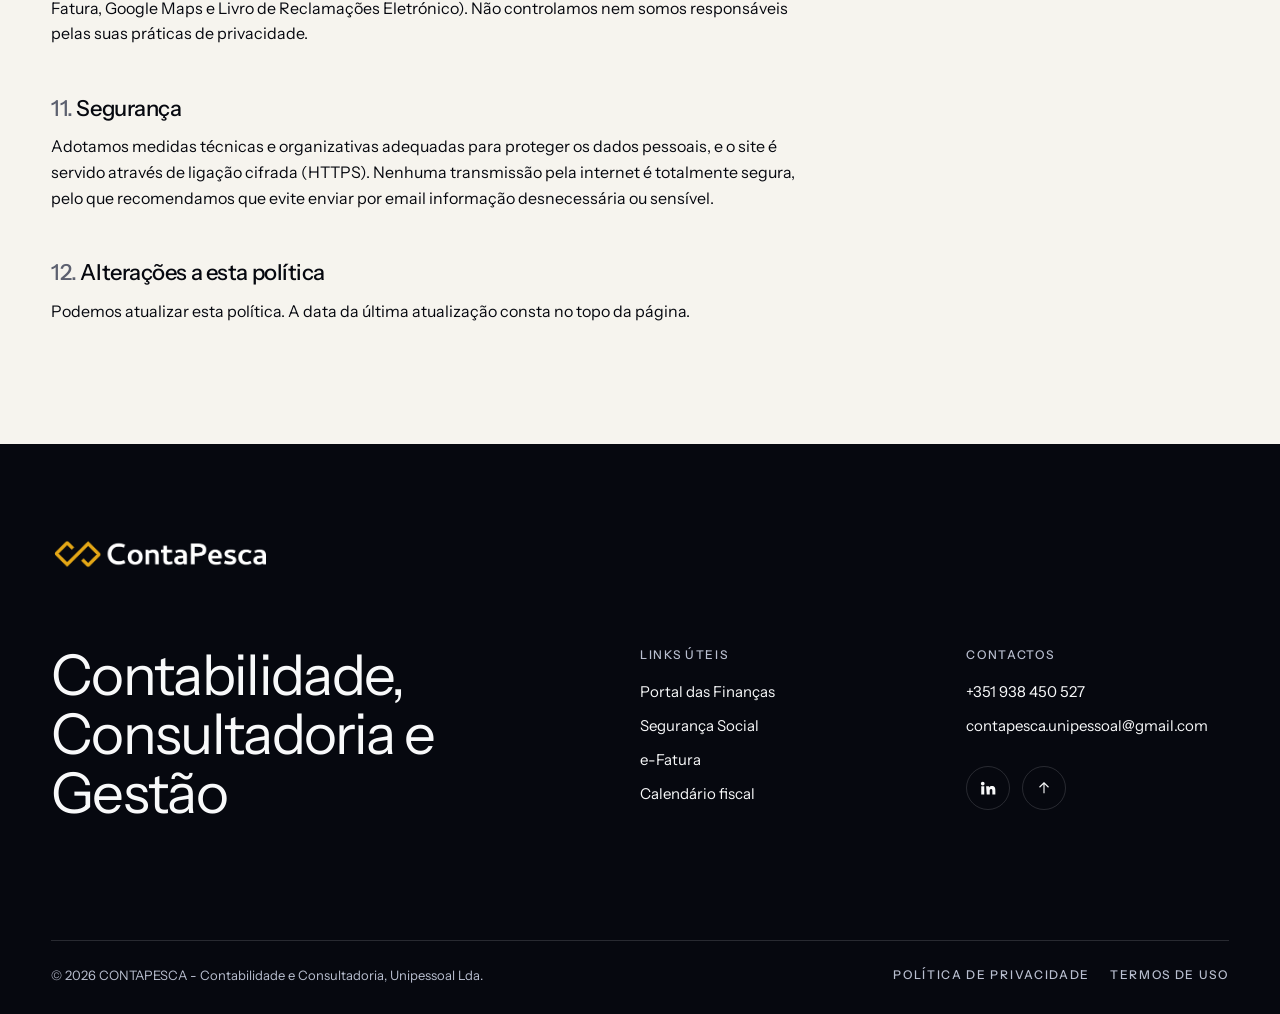
==== commit 96314a6c: "fix: responsive layout for about, office, map, footer and email wrapping Co-authored-by: Copilot App" ====
--- a/privacidade.html
+++ b/privacidade.html
@@ -169,7 +169,7 @@
             <h2 class="micro" data-i18n="footer.contacts">Contactos</h2>
             <ul class="footer-list">
               <li><a href="tel:+351938450527">+351 938 450 527</a></li>
-              <li><a href="mailto:contapesca.unipessoal@gmail.com">contapesca.unipessoal@gmail.com</a></li>
+              <li><a href="mailto:contapesca.unipessoal@gmail.com">contapesca.unipessoal<wbr>@gmail.com</a></li>
             </ul>
             <div class="footer-actions">
               <a class="round" href="https://www.linkedin.com/company/contapesca-contabilidade-e-consultadoria-unipessoal-lda" target="_blank" rel="noopener" aria-label="LinkedIn">
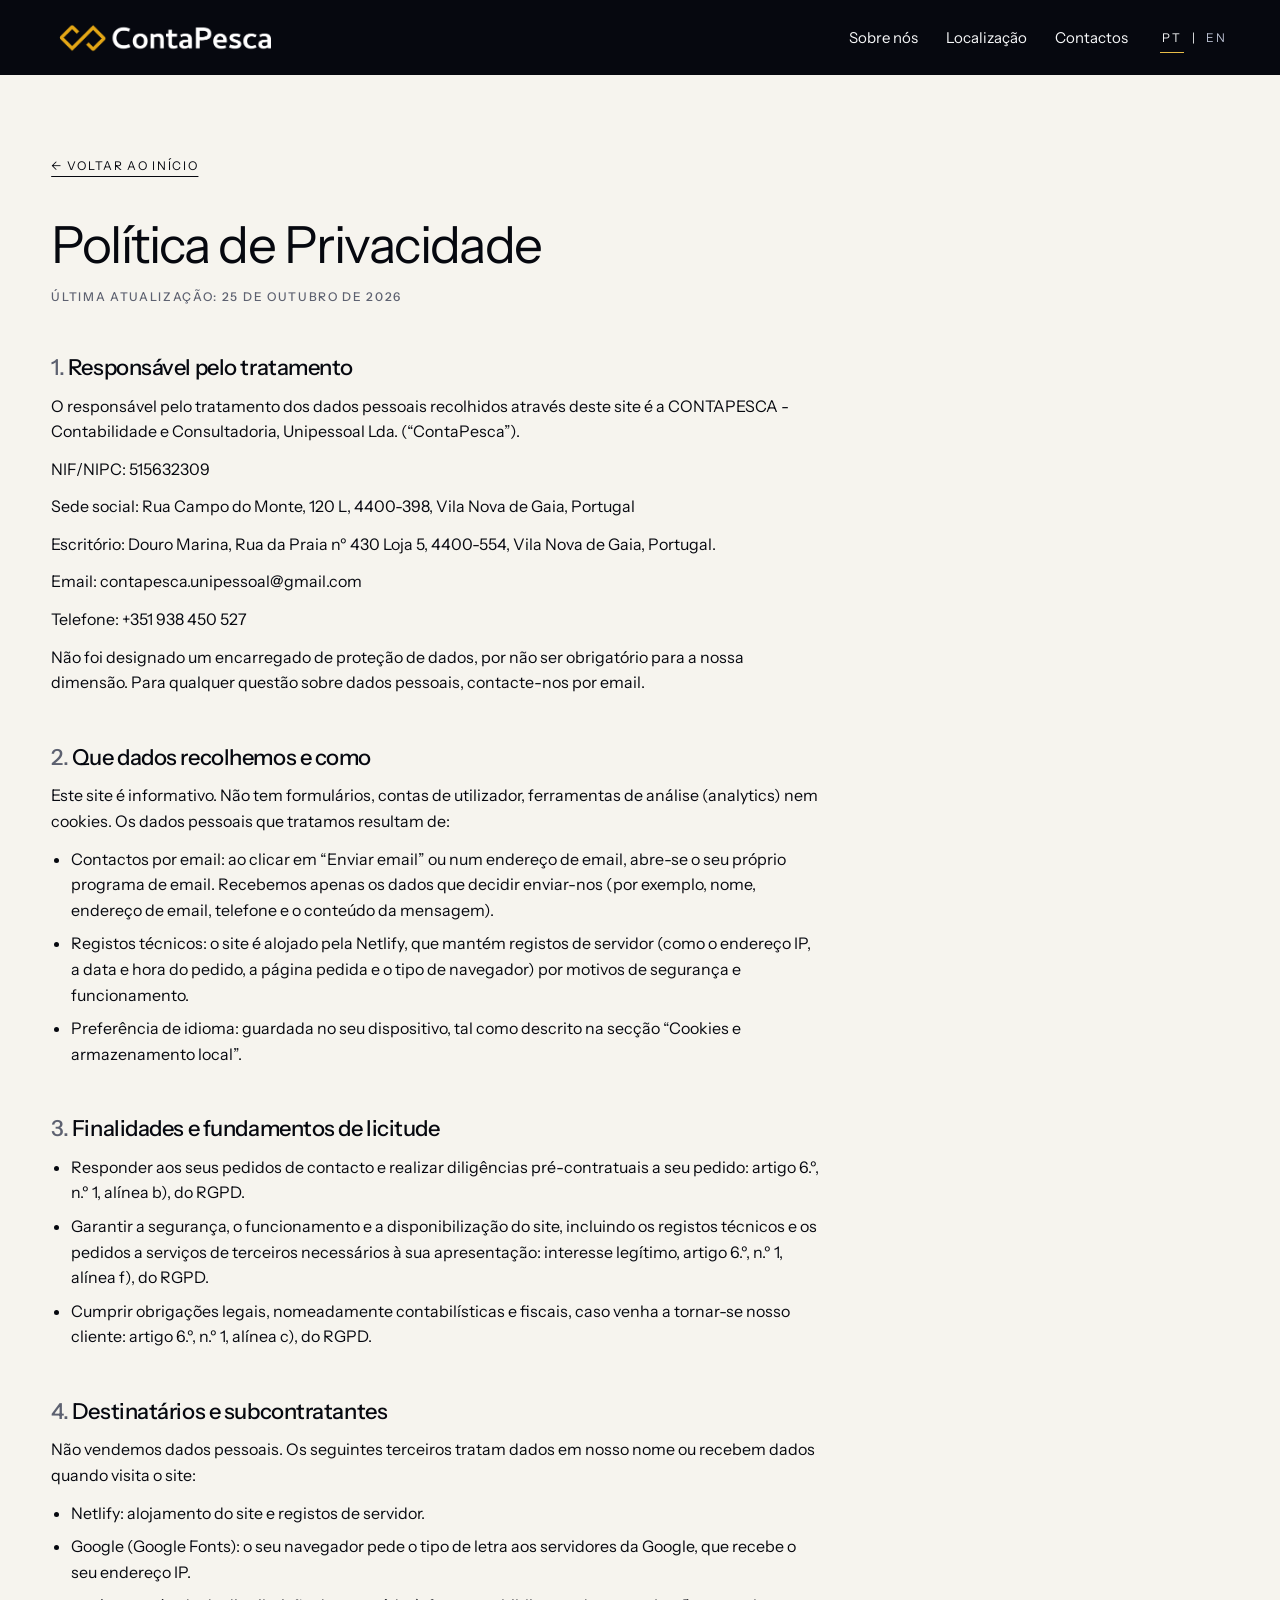
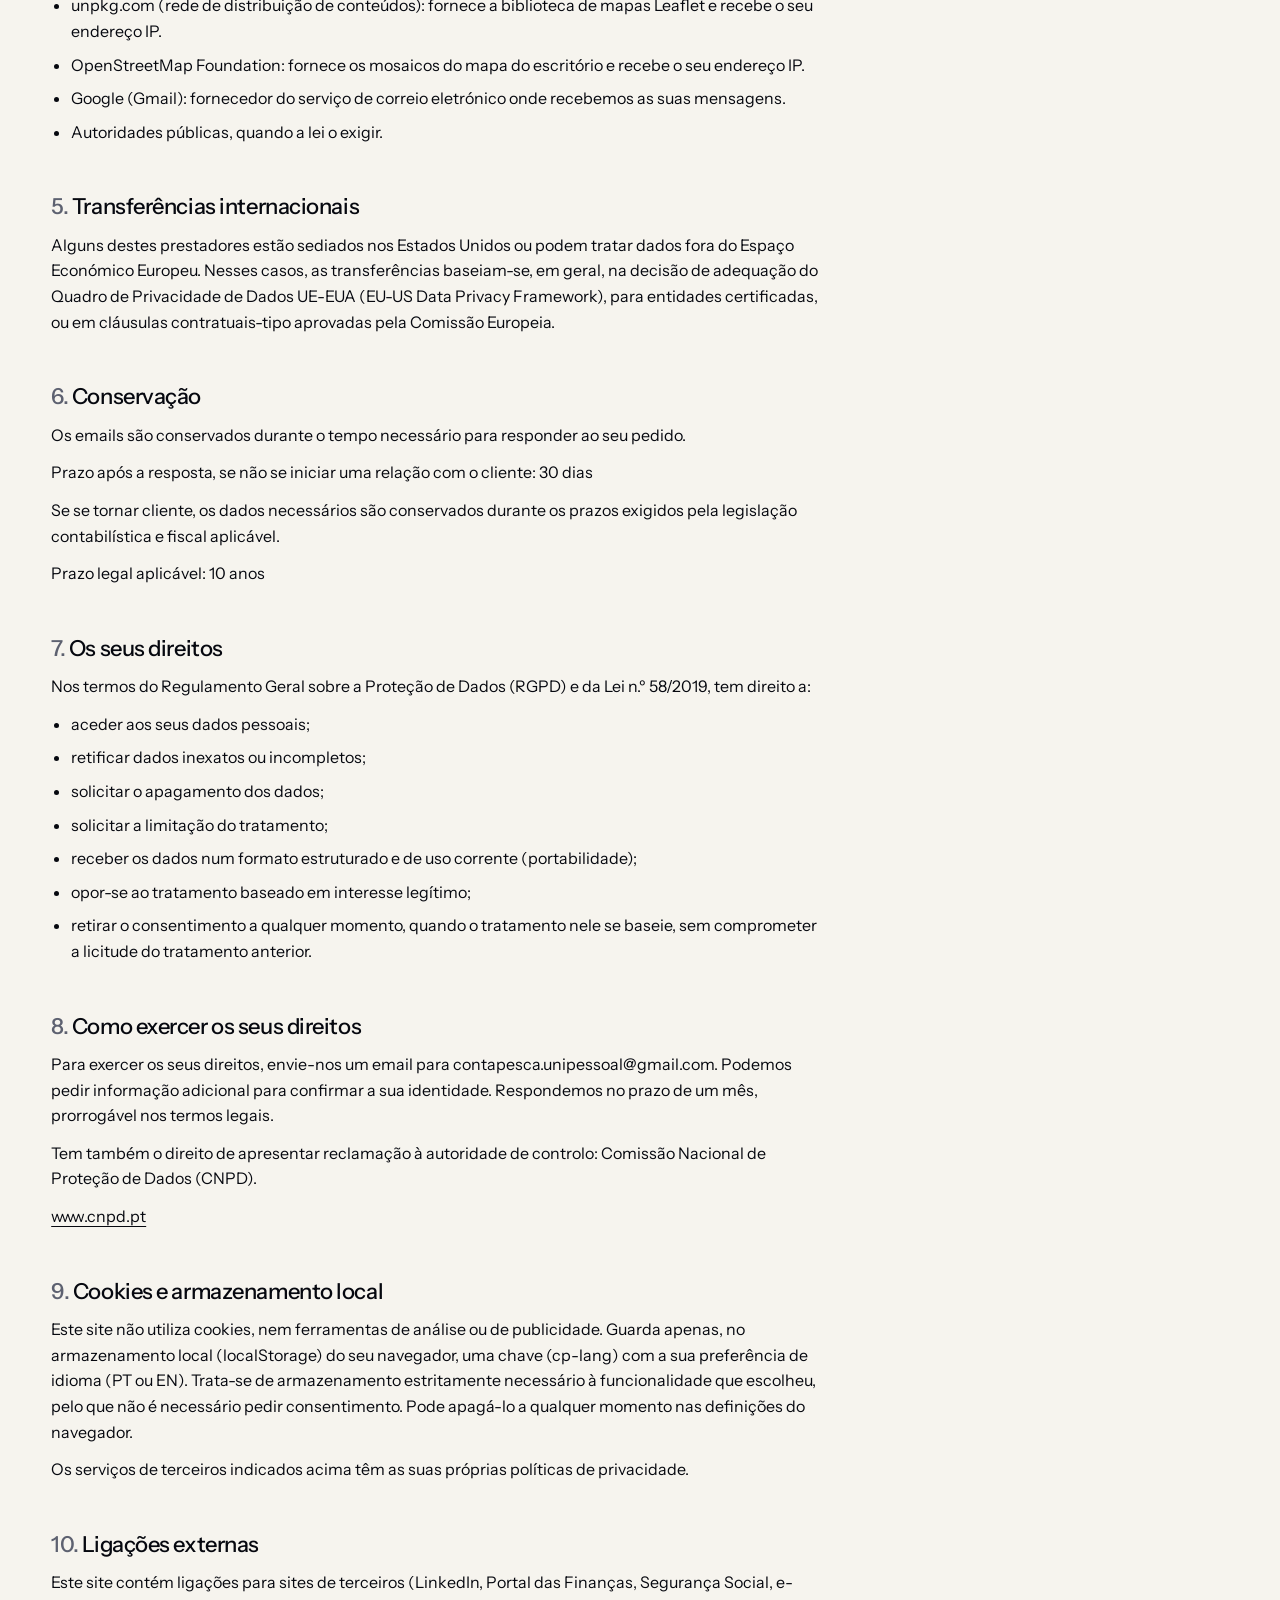
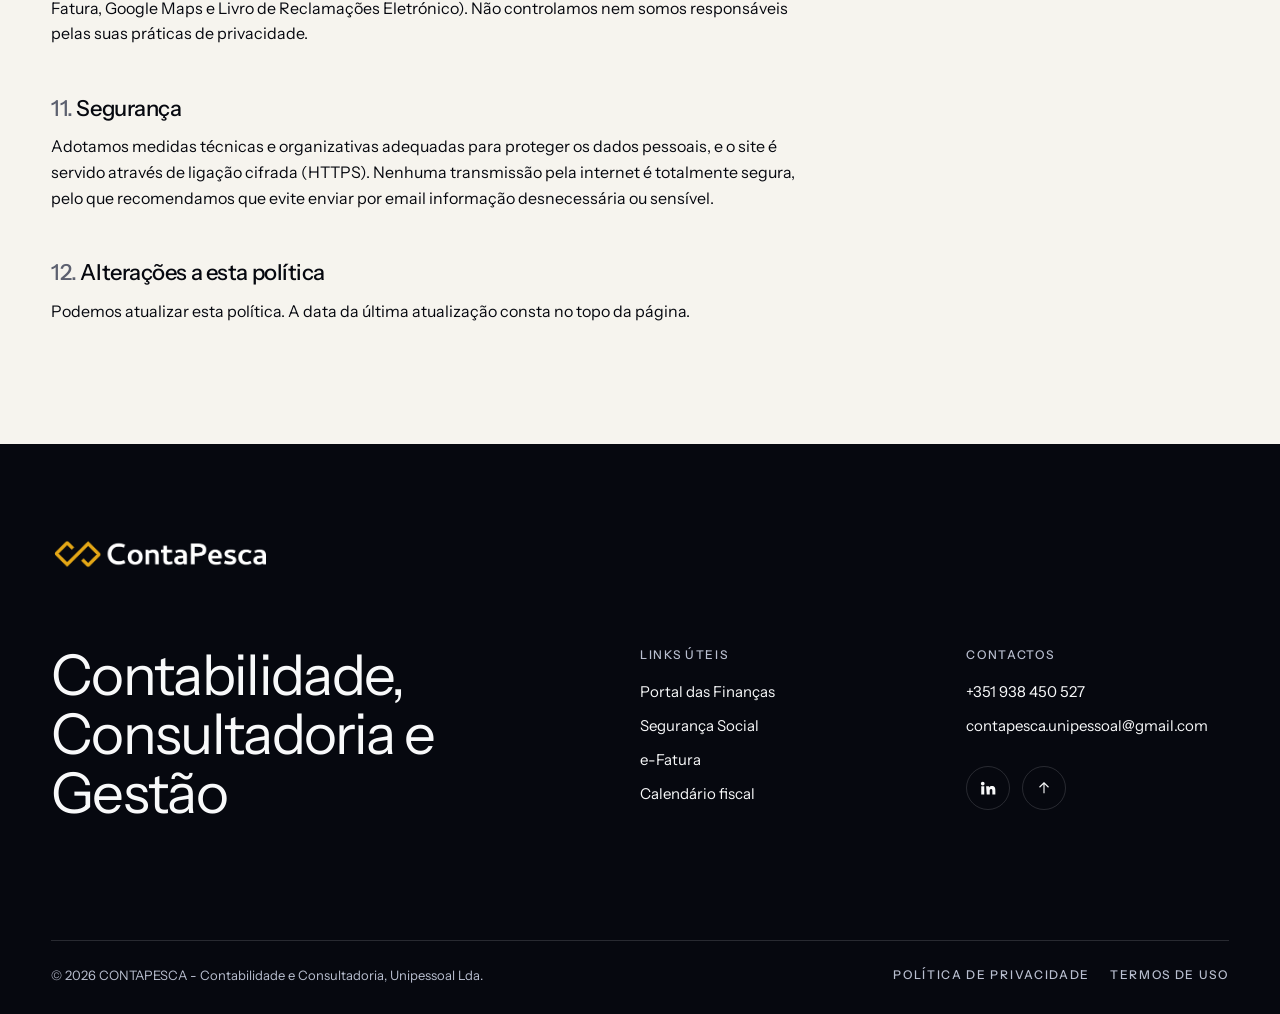
==== commit 69fc7312: "feat: rename menu items to Sobre nós and Localização Sobre nós now links to the mission statement.  " ====
--- a/privacidade.html
+++ b/privacidade.html
@@ -40,8 +40,8 @@
         </button>
         <nav class="nav" id="nav" aria-label="Principal">
           <ul>
-            <li><a href="index.html#servicos" data-i18n="nav.services">Serviços</a></li>
-            <li><a href="index.html#escritorio" data-i18n="nav.office">Escritório</a></li>
+            <li><a href="index.html#sobre" data-i18n="nav.about">Sobre nós</a></li>
+            <li><a href="index.html#escritorio" data-i18n="nav.office">Localização</a></li>
             <li><a href="index.html#contactos" data-i18n="nav.contact">Contactos</a></li>
           </ul>
         </nav>
